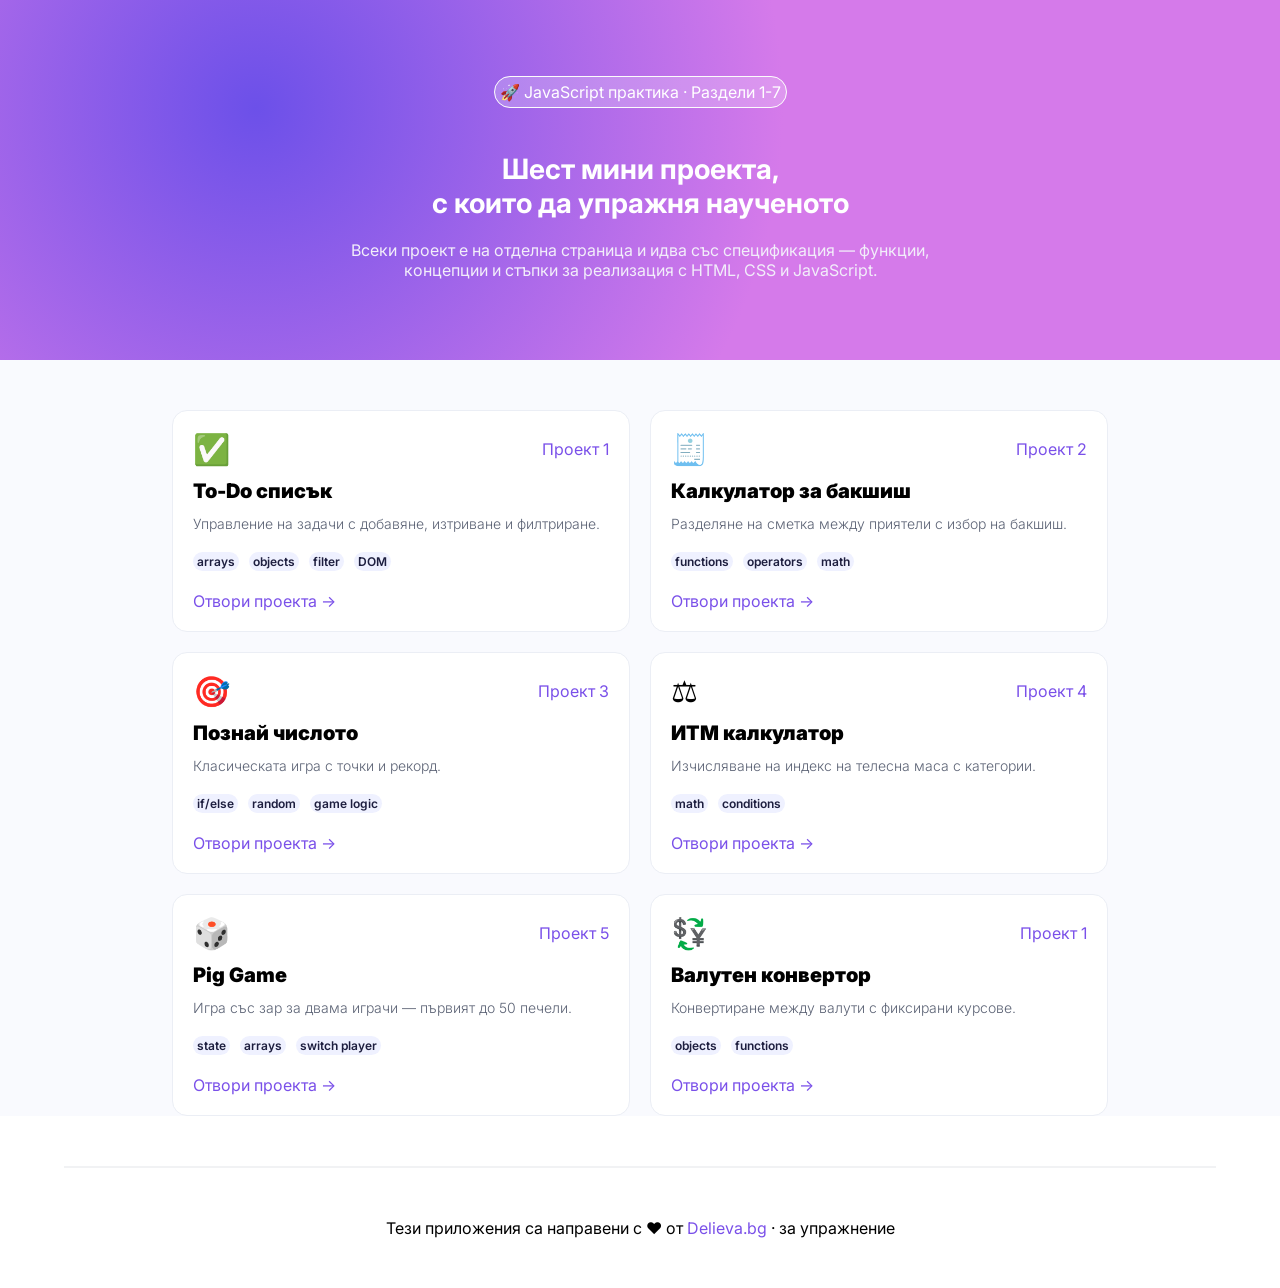
==== 01.project-six-mini-projects/index.html @ 6043b5dd "Update with my first project" ====
<!doctype html>
<html lang="bg">
  <head>
    <meta charset="UTF-8" />
    <meta name="viewport" content="width=device-width, initial-scale=1.0" />
    <link rel="preconnect" href="https://fonts.googleapis.com" />
    <link rel="preconnect" href="https://fonts.gstatic.com" crossorigin />
    <link
      href="https://fonts.googleapis.com/css2?family=Inter:ital,opsz,wght@0,14..32,100..900;1,14..32,100..900&display=swap"
      rel="stylesheet"
    />
    <link rel="stylesheet" href="style.css" />
    <title>Six Mini Projects</title>
  </head>
  <body>
    <section class="hero">
      <div class="info-box">
        <span>🚀 JavaScript практика · Раздели 1-7</span>
      </div>
      <h1 class="hero-title">
        Шест мини проекта,<br />
        с които да упражня наученото
      </h1>
      <p class="hero-p">
        Всеки проект е на отделна страница и идва със спецификация — функции,
        концепции и стъпки за реализация с HTML, CSS и JavaScript.
      </p>
    </section>

    <section class="homepage-body">
      <div class="cards">
        <div class="card">
          <div class="first-row">
            <span class="icon">✅</span>
            <span><a href="first.html">Проект 1</a></span>
          </div>
          <div class="second-row">
            <h2>To-Do списък</h2>
          </div>
          <div class="third-row">
            <p>Управление на задачи с добавяне, изтриване и филтриране.</p>
          </div>
          <div class="tasks-list">
            <ul>
              <li>arrays</li>
              <li>objects</li>
              <li>filter</li>
              <li>DOM</li>
            </ul>
          </div>
          <div class="last-card-row">
            <p><a href="first.html">Отвори проекта →</a></p>
          </div>
        </div>

        <div class="card">
          <div class="first-row">
            <span class="icon">🧾</span>
            <span><a href="second.html">Проект 2</a></span>
          </div>
          <div class="second-row">
            <h2>Калкулатор за бакшиш</h2>
          </div>
          <div class="third-row">
            <p>Разделяне на сметка между приятели с избор на бакшиш.</p>
          </div>
          <div class="tasks-list">
            <ul>
              <li>functions</li>
              <li>operators</li>
              <li>math</li>
            </ul>
          </div>
          <div class="last-card-row">
            <p><a href="second.html">Отвори проекта →</a></p>
          </div>
        </div>

        <div class="card">
          <div class="first-row">
            <span class="icon">🎯</span>
            <span><a href="third.html">Проект 3</a></span>
          </div>
          <div class="second-row">
            <h2>Познай числото</h2>
          </div>
          <div class="third-row">
            <p>Класическата игра с точки и рекорд.</p>
          </div>
          <div class="tasks-list">
            <ul>
              <li>if/else</li>
              <li>random</li>
              <li>game logic</li>
            </ul>
          </div>
          <div class="last-card-row">
            <p><a href="third.html">Отвори проекта →</a></p>
          </div>
        </div>

        <div class="card">
          <div class="first-row">
            <span class="icon">⚖️</span>
            <span><a href="fourth.html">Проект 4</a></span>
          </div>
          <div class="second-row">
            <h2>ИТМ калкулатор</h2>
          </div>
          <div class="third-row">
            <p>Изчисляване на индекс на телесна маса с категории.</p>
          </div>
          <div class="tasks-list">
            <ul>
              <li>math</li>
              <li>conditions</li>
            </ul>
          </div>
          <div class="last-card-row">
            <p><a href="fourth.html">Отвори проекта →</a></p>
          </div>
        </div>

        <div class="card">
          <div class="first-row">
            <span class="icon">🎲</span>
            <span><a href="fifth.html">Проект 5</a></span>
          </div>
          <div class="second-row">
            <h2>Pig Game</h2>
          </div>
          <div class="third-row">
            <p>Игра със зар за двама играчи — първият до 50 печели.</p>
          </div>
          <div class="tasks-list">
            <ul>
              <li>state</li>
              <li>arrays</li>
              <li>switch player</li>
            </ul>
          </div>
          <div class="last-card-row">
            <p><a href="fifth.html">Отвори проекта →</a></p>
          </div>
        </div>

        <div class="card">
          <div class="first-row">
            <span class="icon">💱</span>
            <span><a href="sixth.html">Проект 1</a></span>
          </div>
          <div class="second-row">
            <h2>Валутен конвертор</h2>
          </div>
          <div class="third-row">
            <p>Конвертиране между валути с фиксирани курсове.</p>
          </div>
          <div class="tasks-list">
            <ul>
              <li>objects</li>
              <li>functions</li>
            </ul>
          </div>
          <div class="last-card-row">
            <p><a href="sixth.html">Отвори проекта →</a></p>
          </div>
        </div>
      </div>
    </section>

    <hr>

    <footer>
        <section class="footer">
            <p>Тези приложения са направени с ❤️ от <a href="https://delieva.bg">Delieva.bg</a> · за упражнение</p>
        </section>
    </footer>
    <script src="script.js
    "></script>
  </body>
</html>
---- 01.project-six-mini-projects/style.css ----
* {
  margin: 0;
  padding: 0;
  box-sizing: border-box;
  font-family:
    Inter,
    system-ui,
    -apple-system,
    sans-serif;
}

a,
a:hover,
a:visited,
a:focus,
a:active {
  color: #7a50e9;
  text-decoration: none;
}

/* HERO SECTION START*/

.hero {
  background: radial-gradient(circle at 20% 30%, #6c50e9, #d57aea 50%);
  text-align: center;
  padding-top: 82px;
  padding-bottom: 80px;
  padding-left: 20px;
  padding-right: 20px;
  color: #ffffff;
}

.info-box span {
  border: 1px solid #fcfcfc;
  background-color: #ffffff37;
  padding: 5px;
  border-radius: 50px;
}

.hero-title {
  margin: 0 auto;
  margin-top: 50px;
  text-align: center;
  font-size: 48px;
  max-width: 984px;
}

.hero-p {
  padding-top: 20px;
  font-size: 20px;
  text-align: center;
  max-width: 600px;
  margin: 0 auto;
  color: #f2eefa;
}

/* HERO SECTION END */

/* BODY SECTION OF HOMEPAGE START*/
.homepage-body {
  background-color: #f9fafe;
  margin-bottom: 50px;
}

.cards {
  max-width: 976px;
  margin: 0 auto;
  display: grid;
  grid-template-rows: 1fr 1fr;
  grid-template-columns: 1fr 1fr 1fr;
  padding-left: 20px;
  padding-right: 20px;
  padding-top: 50px;
  justify-content: center;
  align-items: center;
  row-gap: 20px;
  column-gap: 20px;
}

.card {
  background-color: #ffffff;
  padding: 20px;
  border-radius: 15px;
  border: 1px solid #ebeef5;
  transition: transform .25s;
  transition-timing-function: cubic-bezier(0.4, 0, 0.2, 1);
}

.card:hover {
  transform: translateY(-10px);
  cursor: pointer;
  
}

.icon {
  font-size: 30px;
}

.first-row {
  display: flex;
  flex-direction: row;
  justify-content: space-between;
  align-items: center;
}

.second-row h2 {
  font-size: 20px;
  font-weight: 900;
  margin-top: 12px;
  margin-bottom: 12px;
}

.third-row p {
    color: #5C6375;
    font-size: 14px;
    font-weight: 300;
}

.tasks-list {
    margin-top: 20px;
    margin-bottom: 20px;
    font-size: 12px;
    font-weight: 300;
}

.tasks-list ul {
    display: flex;
    justify-content: left;
    gap: 10px;
    list-style-type: none;
    align-items: center;
}

.tasks-list li {
    background-color: #EFF1FF;
    padding: 2px 4px;
    border-radius: 20px;
    font-weight: 600;
    color: #1D1E3F;
}

hr {
    max-width: 90%;
    height: 0;
    border: 1px solid #5c637515;
    margin: 0 auto;
}

.footer {
    text-align: center;
    margin-top: 50px;
    margin-bottom: 50px;
}

/* BODY SECTION OF HOMEPAGE END*/

/* Mobile VERSION */
@media screen and (max-width: 1280px) {
  .hero-title {
    font-size: 28px;
  }

  .hero-p {
    font-size: 16px;
  }

  
.cards {
  grid-template-columns: 1fr 1fr;
}

}

@media screen and (max-width: 590px) {
  
.cards {
  grid-template-columns: 1fr;
}

}
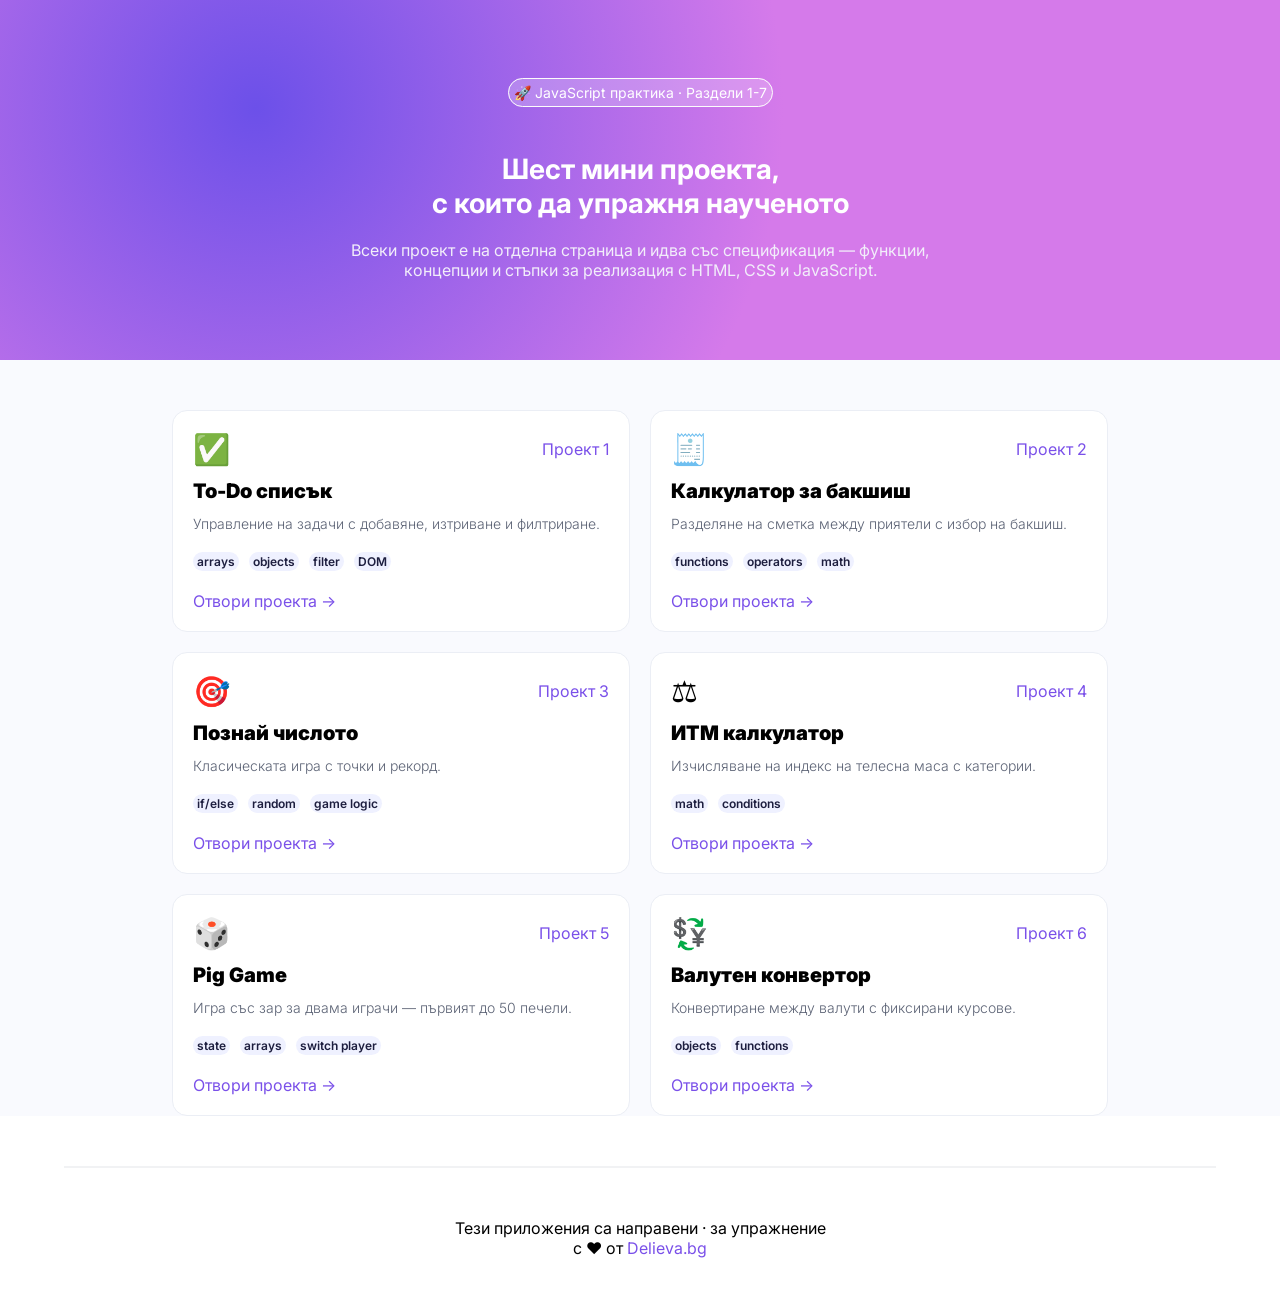
==== commit 6119704c: "Update the project" ====
--- a/01.project-six-mini-projects/index.html
+++ b/01.project-six-mini-projects/index.html
@@ -1,181 +1,184 @@
-<!doctype html>
-<html lang="bg">
-  <head>
-    <meta charset="UTF-8" />
-    <meta name="viewport" content="width=device-width, initial-scale=1.0" />
-    <link rel="preconnect" href="https://fonts.googleapis.com" />
-    <link rel="preconnect" href="https://fonts.gstatic.com" crossorigin />
-    <link
-      href="https://fonts.googleapis.com/css2?family=Inter:ital,opsz,wght@0,14..32,100..900;1,14..32,100..900&display=swap"
-      rel="stylesheet"
-    />
-    <link rel="stylesheet" href="style.css" />
-    <title>Six Mini Projects</title>
-  </head>
-  <body>
-    <section class="hero">
-      <div class="info-box">
-        <span>🚀 JavaScript практика · Раздели 1-7</span>
-      </div>
-      <h1 class="hero-title">
-        Шест мини проекта,<br />
-        с които да упражня наученото
-      </h1>
-      <p class="hero-p">
-        Всеки проект е на отделна страница и идва със спецификация — функции,
-        концепции и стъпки за реализация с HTML, CSS и JavaScript.
-      </p>
-    </section>
-
-    <section class="homepage-body">
-      <div class="cards">
-        <div class="card">
-          <div class="first-row">
-            <span class="icon">✅</span>
-            <span><a href="first.html">Проект 1</a></span>
-          </div>
-          <div class="second-row">
-            <h2>To-Do списък</h2>
-          </div>
-          <div class="third-row">
-            <p>Управление на задачи с добавяне, изтриване и филтриране.</p>
-          </div>
-          <div class="tasks-list">
-            <ul>
-              <li>arrays</li>
-              <li>objects</li>
-              <li>filter</li>
-              <li>DOM</li>
-            </ul>
-          </div>
-          <div class="last-card-row">
-            <p><a href="first.html">Отвори проекта →</a></p>
-          </div>
-        </div>
-
-        <div class="card">
-          <div class="first-row">
-            <span class="icon">🧾</span>
-            <span><a href="second.html">Проект 2</a></span>
-          </div>
-          <div class="second-row">
-            <h2>Калкулатор за бакшиш</h2>
-          </div>
-          <div class="third-row">
-            <p>Разделяне на сметка между приятели с избор на бакшиш.</p>
-          </div>
-          <div class="tasks-list">
-            <ul>
-              <li>functions</li>
-              <li>operators</li>
-              <li>math</li>
-            </ul>
-          </div>
-          <div class="last-card-row">
-            <p><a href="second.html">Отвори проекта →</a></p>
-          </div>
-        </div>
-
-        <div class="card">
-          <div class="first-row">
-            <span class="icon">🎯</span>
-            <span><a href="third.html">Проект 3</a></span>
-          </div>
-          <div class="second-row">
-            <h2>Познай числото</h2>
-          </div>
-          <div class="third-row">
-            <p>Класическата игра с точки и рекорд.</p>
-          </div>
-          <div class="tasks-list">
-            <ul>
-              <li>if/else</li>
-              <li>random</li>
-              <li>game logic</li>
-            </ul>
-          </div>
-          <div class="last-card-row">
-            <p><a href="third.html">Отвори проекта →</a></p>
-          </div>
-        </div>
-
-        <div class="card">
-          <div class="first-row">
-            <span class="icon">⚖️</span>
-            <span><a href="fourth.html">Проект 4</a></span>
-          </div>
-          <div class="second-row">
-            <h2>ИТМ калкулатор</h2>
-          </div>
-          <div class="third-row">
-            <p>Изчисляване на индекс на телесна маса с категории.</p>
-          </div>
-          <div class="tasks-list">
-            <ul>
-              <li>math</li>
-              <li>conditions</li>
-            </ul>
-          </div>
-          <div class="last-card-row">
-            <p><a href="fourth.html">Отвори проекта →</a></p>
-          </div>
-        </div>
-
-        <div class="card">
-          <div class="first-row">
-            <span class="icon">🎲</span>
-            <span><a href="fifth.html">Проект 5</a></span>
-          </div>
-          <div class="second-row">
-            <h2>Pig Game</h2>
-          </div>
-          <div class="third-row">
-            <p>Игра със зар за двама играчи — първият до 50 печели.</p>
-          </div>
-          <div class="tasks-list">
-            <ul>
-              <li>state</li>
-              <li>arrays</li>
-              <li>switch player</li>
-            </ul>
-          </div>
-          <div class="last-card-row">
-            <p><a href="fifth.html">Отвори проекта →</a></p>
-          </div>
-        </div>
-
-        <div class="card">
-          <div class="first-row">
-            <span class="icon">💱</span>
-            <span><a href="sixth.html">Проект 1</a></span>
-          </div>
-          <div class="second-row">
-            <h2>Валутен конвертор</h2>
-          </div>
-          <div class="third-row">
-            <p>Конвертиране между валути с фиксирани курсове.</p>
-          </div>
-          <div class="tasks-list">
-            <ul>
-              <li>objects</li>
-              <li>functions</li>
-            </ul>
-          </div>
-          <div class="last-card-row">
-            <p><a href="sixth.html">Отвори проекта →</a></p>
-          </div>
-        </div>
-      </div>
-    </section>
-
-    <hr>
-
-    <footer>
-        <section class="footer">
-            <p>Тези приложения са направени с ❤️ от <a href="https://delieva.bg">Delieva.bg</a> · за упражнение</p>
-        </section>
-    </footer>
-    <script src="script.js
-    "></script>
-  </body>
-</html>
+<!doctype html>
+<html lang="bg">
+  <head>
+    <meta charset="UTF-8" />
+    <meta name="viewport" content="width=device-width, initial-scale=1.0" />
+    <link rel="preconnect" href="https://fonts.googleapis.com" />
+    <link rel="preconnect" href="https://fonts.gstatic.com" crossorigin />
+    <link
+      href="https://fonts.googleapis.com/css2?family=Inter:ital,opsz,wght@0,14..32,100..900;1,14..32,100..900&display=swap"
+      rel="stylesheet"
+    />
+    <link rel="stylesheet" href="style.css" />
+    <title>Six Mini Projects</title>
+  </head>
+  <body>
+    <section class="hero">
+      <div class="info-box">
+        <span>🚀 JavaScript практика · Раздели 1-7</span>
+      </div>
+      <h1 class="hero-title">
+        Шест мини проекта,<br />
+        с които да упражня наученото
+      </h1>
+      <p class="hero-p">
+        Всеки проект е на отделна страница и идва със спецификация — функции,
+        концепции и стъпки за реализация с HTML, CSS и JavaScript.
+      </p>
+    </section>
+
+    <section class="homepage-body">
+      <div class="cards">
+        <div class="card">
+          <div class="first-row">
+            <span class="icon">✅</span>
+            <span><a href="project.html">Проект 1</a></span>
+          </div>
+          <div class="second-row">
+            <h2>To-Do списък</h2>
+          </div>
+          <div class="third-row">
+            <p>Управление на задачи с добавяне, изтриване и филтриране.</p>
+          </div>
+          <div class="tasks-list">
+            <ul>
+              <li>arrays</li>
+              <li>objects</li>
+              <li>filter</li>
+              <li>DOM</li>
+            </ul>
+          </div>
+          <div class="last-card-row">
+            <p><a href="project.html">Отвори проекта →</a></p>
+          </div>
+        </div>
+
+        <div class="card">
+          <div class="first-row">
+            <span class="icon">🧾</span>
+            <span><a href="./tip-calculator.html">Проект 2</a></span>
+          </div>
+          <div class="second-row">
+            <h2>Калкулатор за бакшиш</h2>
+          </div>
+          <div class="third-row">
+            <p>Разделяне на сметка между приятели с избор на бакшиш.</p>
+          </div>
+          <div class="tasks-list">
+            <ul>
+              <li>functions</li>
+              <li>operators</li>
+              <li>math</li>
+            </ul>
+          </div>
+          <div class="last-card-row">
+            <p><a href="./tip-calculator.html">Отвори проекта →</a></p>
+          </div>
+        </div>
+
+        <div class="card">
+          <div class="first-row">
+            <span class="icon">🎯</span>
+            <span><a href="third.html">Проект 3</a></span>
+          </div>
+          <div class="second-row">
+            <h2>Познай числото</h2>
+          </div>
+          <div class="third-row">
+            <p>Класическата игра с точки и рекорд.</p>
+          </div>
+          <div class="tasks-list">
+            <ul>
+              <li>if/else</li>
+              <li>random</li>
+              <li>game logic</li>
+            </ul>
+          </div>
+          <div class="last-card-row">
+            <p><a href="third.html">Отвори проекта →</a></p>
+          </div>
+        </div>
+
+        <div class="card">
+          <div class="first-row">
+            <span class="icon">⚖️</span>
+            <span><a href="fourth.html">Проект 4</a></span>
+          </div>
+          <div class="second-row">
+            <h2>ИТМ калкулатор</h2>
+          </div>
+          <div class="third-row">
+            <p>Изчисляване на индекс на телесна маса с категории.</p>
+          </div>
+          <div class="tasks-list">
+            <ul>
+              <li>math</li>
+              <li>conditions</li>
+            </ul>
+          </div>
+          <div class="last-card-row">
+            <p><a href="fourth.html">Отвори проекта →</a></p>
+          </div>
+        </div>
+
+        <div class="card">
+          <div class="first-row">
+            <span class="icon">🎲</span>
+            <span><a href="fifth.html">Проект 5</a></span>
+          </div>
+          <div class="second-row">
+            <h2>Pig Game</h2>
+          </div>
+          <div class="third-row">
+            <p>Игра със зар за двама играчи — първият до 50 печели.</p>
+          </div>
+          <div class="tasks-list">
+            <ul>
+              <li>state</li>
+              <li>arrays</li>
+              <li>switch player</li>
+            </ul>
+          </div>
+          <div class="last-card-row">
+            <p><a href="fifth.html">Отвори проекта →</a></p>
+          </div>
+        </div>
+
+        <div class="card">
+          <div class="first-row">
+            <span class="icon">💱</span>
+            <span><a href="sixth.html">Проект 6</a></span>
+          </div>
+          <div class="second-row">
+            <h2>Валутен конвертор</h2>
+          </div>
+          <div class="third-row">
+            <p>Конвертиране между валути с фиксирани курсове.</p>
+          </div>
+          <div class="tasks-list">
+            <ul>
+              <li>objects</li>
+              <li>functions</li>
+            </ul>
+          </div>
+          <div class="last-card-row">
+            <p><a href="sixth.html">Отвори проекта →</a></p>
+          </div>
+        </div>
+      </div>
+    </section>
+
+    <hr />
+
+    <footer>
+      <section class="footer">
+        <p>
+          Тези приложения са направени · за упражнение <br />
+          с ❤️ от <a href="https://delieva.bg">Delieva.bg</a>
+        </p>
+      </section>
+    </footer>
+    <script src="script.js
+    "></script>
+  </body>
+</html>
--- a/01.project-six-mini-projects/style.css
+++ b/01.project-six-mini-projects/style.css
@@ -1,180 +1,381 @@
-* {
-  margin: 0;
-  padding: 0;
-  box-sizing: border-box;
-  font-family:
-    Inter,
-    system-ui,
-    -apple-system,
-    sans-serif;
-}
-
-a,
-a:hover,
-a:visited,
-a:focus,
-a:active {
-  color: #7a50e9;
-  text-decoration: none;
-}
-
-/* HERO SECTION START*/
-
-.hero {
-  background: radial-gradient(circle at 20% 30%, #6c50e9, #d57aea 50%);
-  text-align: center;
-  padding-top: 82px;
-  padding-bottom: 80px;
-  padding-left: 20px;
-  padding-right: 20px;
-  color: #ffffff;
-}
-
-.info-box span {
-  border: 1px solid #fcfcfc;
-  background-color: #ffffff37;
-  padding: 5px;
-  border-radius: 50px;
-}
-
-.hero-title {
-  margin: 0 auto;
-  margin-top: 50px;
-  text-align: center;
-  font-size: 48px;
-  max-width: 984px;
-}
-
-.hero-p {
-  padding-top: 20px;
-  font-size: 20px;
-  text-align: center;
-  max-width: 600px;
-  margin: 0 auto;
-  color: #f2eefa;
-}
-
-/* HERO SECTION END */
-
-/* BODY SECTION OF HOMEPAGE START*/
-.homepage-body {
-  background-color: #f9fafe;
-  margin-bottom: 50px;
-}
-
-.cards {
-  max-width: 976px;
-  margin: 0 auto;
-  display: grid;
-  grid-template-rows: 1fr 1fr;
-  grid-template-columns: 1fr 1fr 1fr;
-  padding-left: 20px;
-  padding-right: 20px;
-  padding-top: 50px;
-  justify-content: center;
-  align-items: center;
-  row-gap: 20px;
-  column-gap: 20px;
-}
-
-.card {
-  background-color: #ffffff;
-  padding: 20px;
-  border-radius: 15px;
-  border: 1px solid #ebeef5;
-  transition: transform .25s;
-  transition-timing-function: cubic-bezier(0.4, 0, 0.2, 1);
-}
-
-.card:hover {
-  transform: translateY(-10px);
-  cursor: pointer;
-  
-}
-
-.icon {
-  font-size: 30px;
-}
-
-.first-row {
-  display: flex;
-  flex-direction: row;
-  justify-content: space-between;
-  align-items: center;
-}
-
-.second-row h2 {
-  font-size: 20px;
-  font-weight: 900;
-  margin-top: 12px;
-  margin-bottom: 12px;
-}
-
-.third-row p {
-    color: #5C6375;
-    font-size: 14px;
-    font-weight: 300;
-}
-
-.tasks-list {
-    margin-top: 20px;
-    margin-bottom: 20px;
-    font-size: 12px;
-    font-weight: 300;
-}
-
-.tasks-list ul {
-    display: flex;
-    justify-content: left;
-    gap: 10px;
-    list-style-type: none;
-    align-items: center;
-}
-
-.tasks-list li {
-    background-color: #EFF1FF;
-    padding: 2px 4px;
-    border-radius: 20px;
-    font-weight: 600;
-    color: #1D1E3F;
-}
-
-hr {
-    max-width: 90%;
-    height: 0;
-    border: 1px solid #5c637515;
-    margin: 0 auto;
-}
-
-.footer {
-    text-align: center;
-    margin-top: 50px;
-    margin-bottom: 50px;
-}
-
-/* BODY SECTION OF HOMEPAGE END*/
-
-/* Mobile VERSION */
-@media screen and (max-width: 1280px) {
-  .hero-title {
-    font-size: 28px;
-  }
-
-  .hero-p {
-    font-size: 16px;
-  }
-
-  
-.cards {
-  grid-template-columns: 1fr 1fr;
-}
-
-}
-
-@media screen and (max-width: 590px) {
-  
-.cards {
-  grid-template-columns: 1fr;
-}
-
-}+* {
+  margin: 0;
+  padding: 0;
+  box-sizing: border-box;
+  font-family:
+    Inter,
+    system-ui,
+    -apple-system,
+    sans-serif;
+}
+
+a,
+a:hover,
+a:visited,
+a:focus,
+a:active {
+  color: #7a50e9;
+  text-decoration: none;
+}
+
+/* HERO SECTION START*/
+
+.hero {
+  background: radial-gradient(circle at 20% 30%, #6c50e9, #d57aea 50%);
+  text-align: center;
+  padding-top: 82px;
+  padding-bottom: 80px;
+  padding-left: 20px;
+  padding-right: 20px;
+  color: #ffffff;
+}
+
+.info-box span {
+  border: 1px solid #fcfcfc;
+  background-color: #ffffff37;
+  padding: 5px;
+  border-radius: 50px;
+  font-size: 14px;
+}
+
+.hero-title {
+  margin: 0 auto;
+  margin-top: 50px;
+  text-align: center;
+  font-size: 48px;
+  max-width: 984px;
+}
+
+.hero-p {
+  padding-top: 20px;
+  font-size: 20px;
+  text-align: center;
+  max-width: 600px;
+  margin: 0 auto;
+  color: #f2eefa;
+}
+
+/* HERO SECTION END */
+
+/* BODY SECTION OF HOMEPAGE START*/
+.homepage-body {
+  background-color: #f9fafe;
+  margin-bottom: 50px;
+}
+
+.cards {
+  max-width: 976px;
+  margin: 0 auto;
+  display: grid;
+  grid-template-rows: 1fr 1fr;
+  grid-template-columns: 1fr 1fr 1fr;
+  padding-left: 20px;
+  padding-right: 20px;
+  padding-top: 50px;
+  justify-content: center;
+  align-items: center;
+  row-gap: 20px;
+  column-gap: 20px;
+}
+
+.card {
+  background-color: #ffffff;
+  padding: 20px;
+  border-radius: 15px;
+  border: 1px solid #ebeef5;
+  transition: transform 0.25s;
+  transition-timing-function: cubic-bezier(0.4, 0, 0.2, 1);
+}
+
+.card:hover {
+  transform: translateY(-10px);
+  cursor: pointer;
+}
+
+.icon {
+  font-size: 30px;
+}
+
+.first-row {
+  display: flex;
+  flex-direction: row;
+  justify-content: space-between;
+  align-items: center;
+}
+
+.second-row h2 {
+  font-size: 20px;
+  font-weight: 900;
+  margin-top: 12px;
+  margin-bottom: 12px;
+}
+
+.third-row p {
+  color: #5c6375;
+  font-size: 14px;
+  font-weight: 300;
+}
+
+.tasks-list {
+  margin-top: 20px;
+  margin-bottom: 20px;
+  font-size: 12px;
+  font-weight: 300;
+}
+
+.tasks-list ul {
+  display: flex;
+  justify-content: left;
+  gap: 10px;
+  list-style-type: none;
+  align-items: center;
+}
+
+.tasks-list li {
+  background-color: #eff1ff;
+  padding: 2px 4px;
+  border-radius: 20px;
+  font-weight: 600;
+  color: #1d1e3f;
+}
+
+/* BODY SECTION OF HOMEPAGE END*/
+
+hr {
+  max-width: 90%;
+  height: 0;
+  border: 1px solid #5c637515;
+  margin: 0 auto;
+}
+
+.footer {
+  text-align: center;
+  margin-top: 50px;
+  margin-bottom: 50px;
+  padding-left: 20px;
+  padding-right: 20px;
+}
+
+/* Single-Page Design Start */
+.tip-hero {
+  text-align: left;
+}
+
+.back-link,
+.back-link:hover,
+.back-link:visited,
+.back-link:focus,
+.back-link:active {
+  color: #fff;
+  padding: 10px;
+}
+
+.tip-back-to-projects span:hover {
+  background-color: #ffffff64;
+}
+
+.single-page-title {
+  font-size: 18px;
+  text-align: left;
+  margin-top: 10px;
+  margin-bottom: 20px;
+}
+
+.single-page-p {
+  margin-bottom: 20px;
+}
+
+.single-page-conceptions li {
+  background-color: #eff1ff7b;
+  padding-left: 10px;
+  padding-right: 10px;
+}
+
+.tip-calc-body {
+  background-color: #f9fafe;
+  padding-left: 20px;
+  padding-right: 20px;
+  padding-top: 30px;
+  padding-bottom: 30px;
+  display: flex;
+  flex-direction: column;
+  justify-content: center;
+  align-items: center;
+}
+
+.tip-calc {
+  width: 728px;
+  max-width: 100%;
+  text-align: left;
+  padding-top: 30px;
+  padding-bottom: 30px;
+  padding-left: 25px;
+  padding-right: 25px;
+  border-radius: 20px;
+  background-color: #ffffff;
+  border: 1px solid #ebeef5;
+}
+
+.tip-calc-demo-title {
+  font-size: 15px;
+  font-weight: 500;
+  color: #6c50e9;
+}
+
+.eur-price-demo {
+  font-size: 14px;
+  margin-top: 20px;
+  margin-bottom: 10px;
+}
+
+.form-label-bill {
+  display: block;
+  margin-top: 20px;
+  margin-bottom: 10px;
+}
+
+#bill,
+#people-number {
+  border-radius: 5px;
+  border: 1px solid #ebeef5;
+  background-color: #f9fafe;
+  width: 100%;
+  padding: 10px;
+  outline-color: #6c50e9;
+  margin-bottom: 15px;
+}
+
+.percent-buttons {
+  width: 100%;
+  display: flex;
+  gap: 10px;
+  margin-top: 10px;
+  margin-bottom: 15px;
+}
+
+.tip-percent {
+  width: 100%;
+  border-radius: 10px;
+  border: none;
+  background-color: #eff1ff;
+  padding: 5px 10px;
+  height: 40px;
+}
+
+.tip-percent:hover {
+  cursor: pointer;
+}
+
+.selected,
+.tip-percent:hover {
+  background: radial-gradient(circle at 10% 30%, #6c50e99b, #d57aea 50%);
+  color: #fff;
+  font-weight: 600;
+}
+
+#people-number {
+  margin-top: 15px;
+}
+
+.tip-info {
+  background-color: #f5f0ff;
+  padding: 20px;
+  border-radius: 20px;
+  color: #5c6375;
+  font-size: 14px;
+  display: flex;
+  flex-direction: column;
+  gap: 10px;
+}
+
+.tip-info-row {
+  display: flex;
+  justify-content: space-between;
+  align-items: center;
+  padding-bottom: 10px;
+}
+
+.tip-bold {
+  font-weight: 700;
+  color: black;
+}
+
+.tip-row-three {
+  padding-top: 20px;
+  border-top: 2px solid #eeecfa;
+}
+
+.colored {
+  background: -webkit-linear-gradient(
+    135deg,
+    oklch(55% 0.22 285),
+    oklch(72% 0.18 320)
+  );
+  -webkit-text-fill-color: transparent;
+  -webkit-background-clip: text;
+  font-size: 20px;
+}
+/* Single-Page Design END */
+
+/* Mobile VERSION */
+@media screen and (max-width: 1280px) {
+  .hero-title {
+    font-size: 28px;
+  }
+
+  .hero-p {
+    font-size: 16px;
+  }
+
+  .cards {
+    grid-template-columns: 1fr 1fr;
+  }
+}
+
+@media screen and (max-width: 590px) {
+  .cards {
+    grid-template-columns: 1fr;
+  }
+
+  .single-page-conceptions ul {
+    display: flex;
+    flex-wrap: wrap;
+  }
+}
+
+@media screen and (max-width: 290px) {
+  .hero {
+    padding-left: 10px;
+    padding-right: 10px;
+    padding-top: 50px;
+    padding-bottom: 40px;
+  }
+  .cards {
+    padding-left: 10px;
+    padding-right: 10px;
+  }
+
+  .hero-title {
+    font-size: 20px;
+    margin-top: 20px;
+  }
+
+  .hero-p {
+    font-size: 14px;
+  }
+
+  .info-box span {
+    font-size: 12px;
+  }
+
+  .percent-buttons {
+    display: flex;
+    flex-direction: row;
+    flex-wrap: wrap;
+  }
+
+  .tip-row-three {
+    display: flex;
+    flex-direction: column;
+  }
+}
